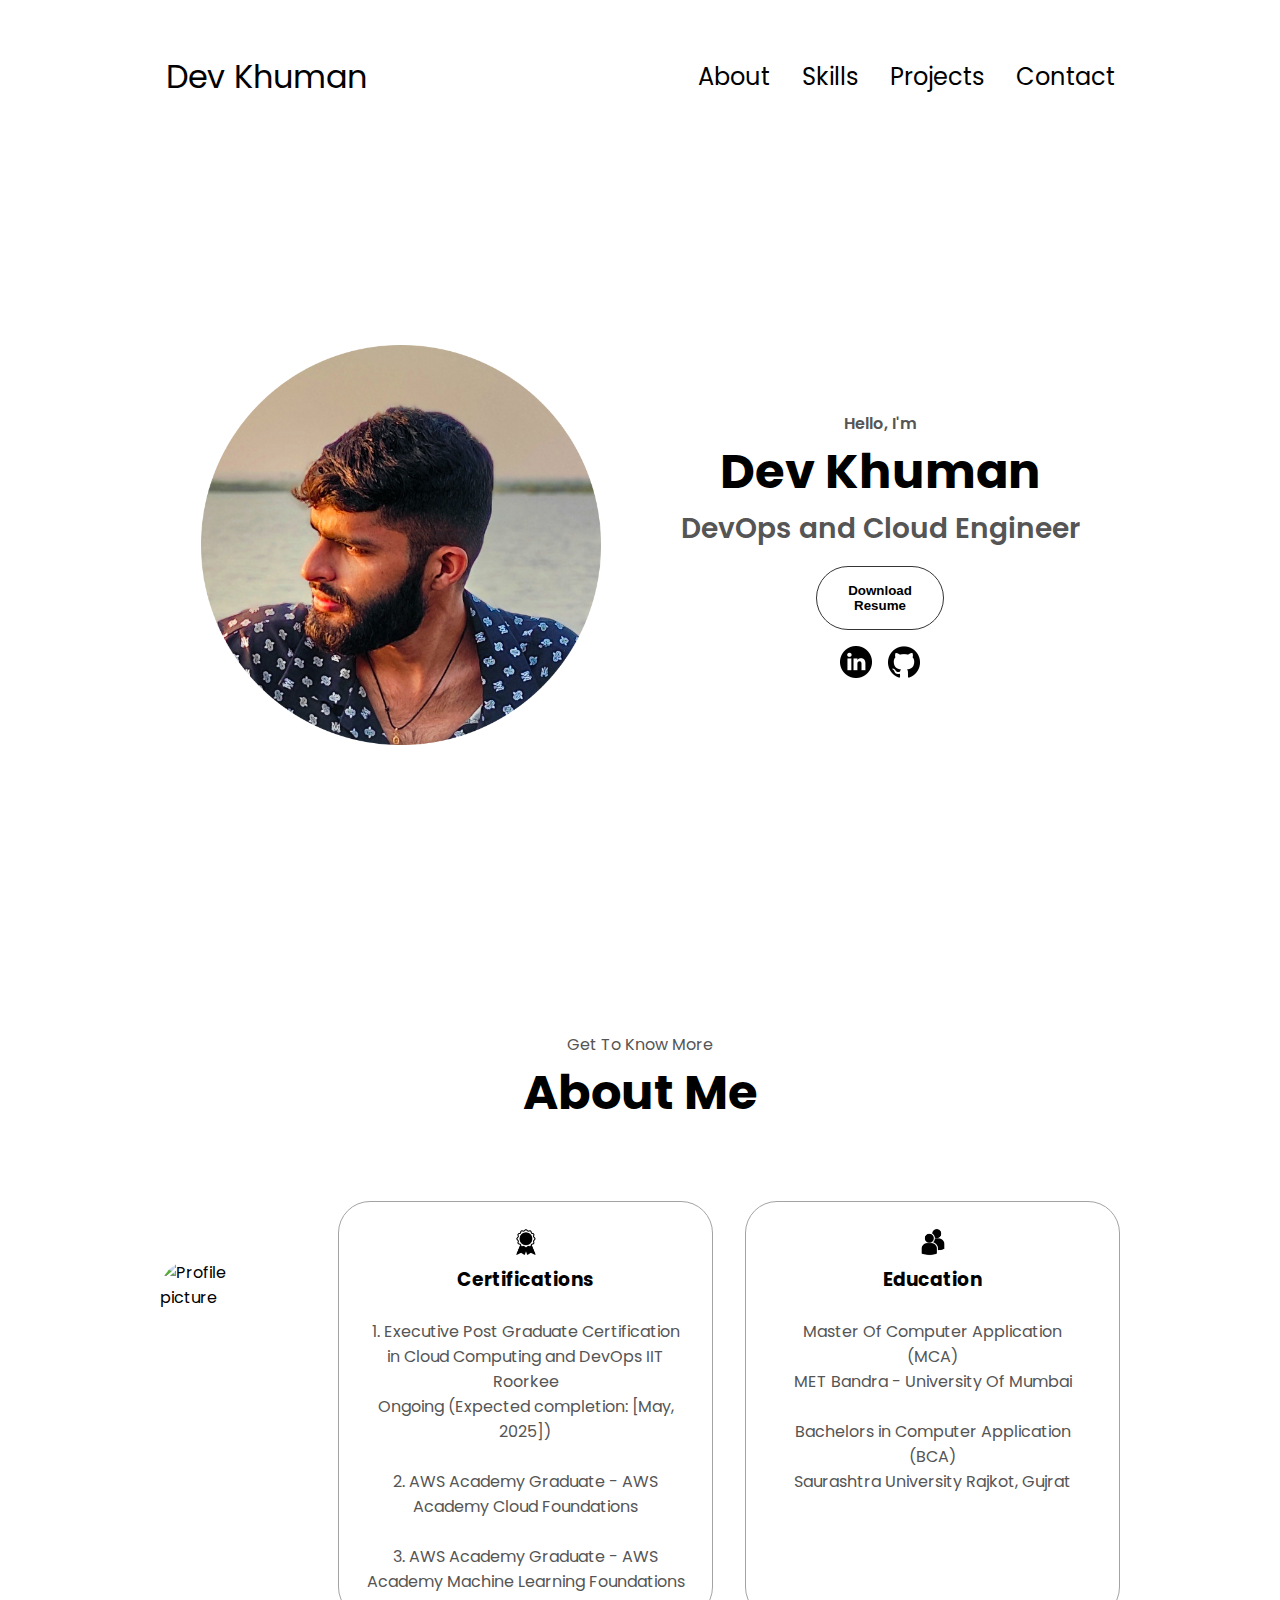
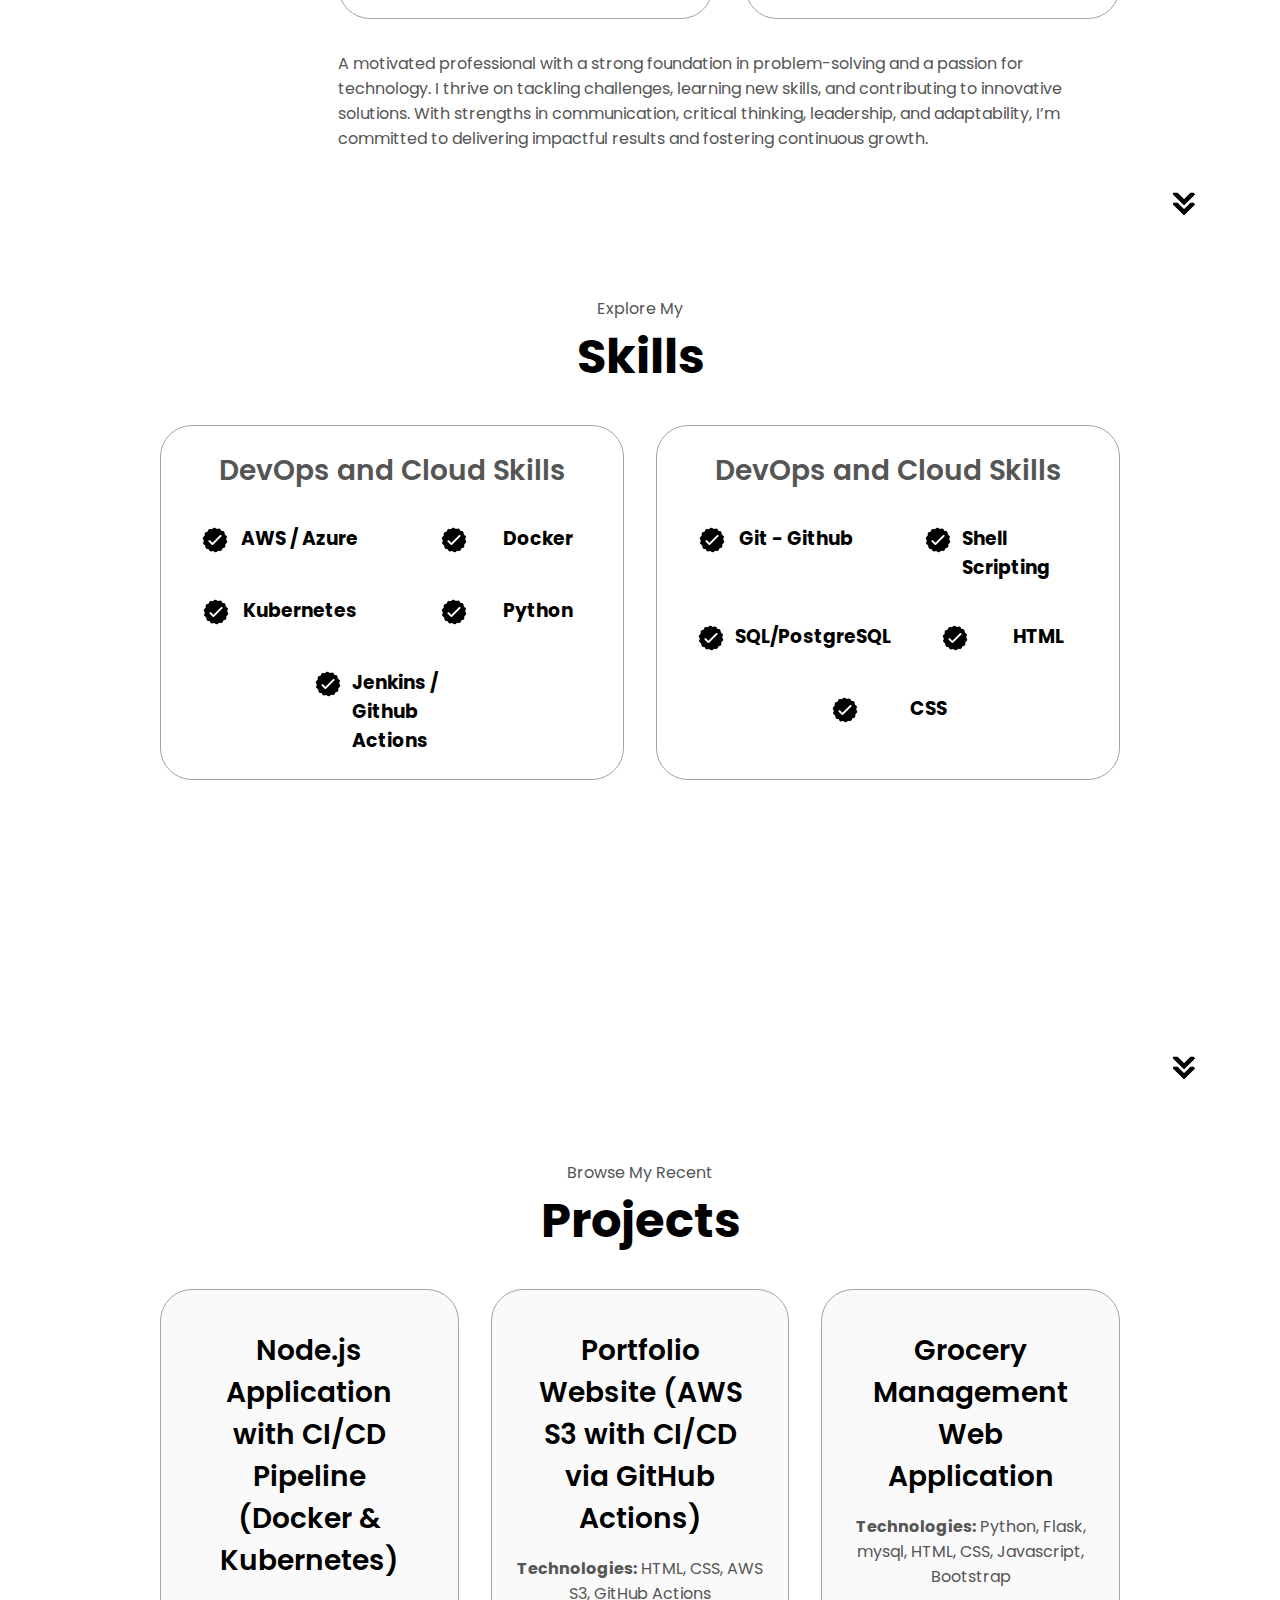
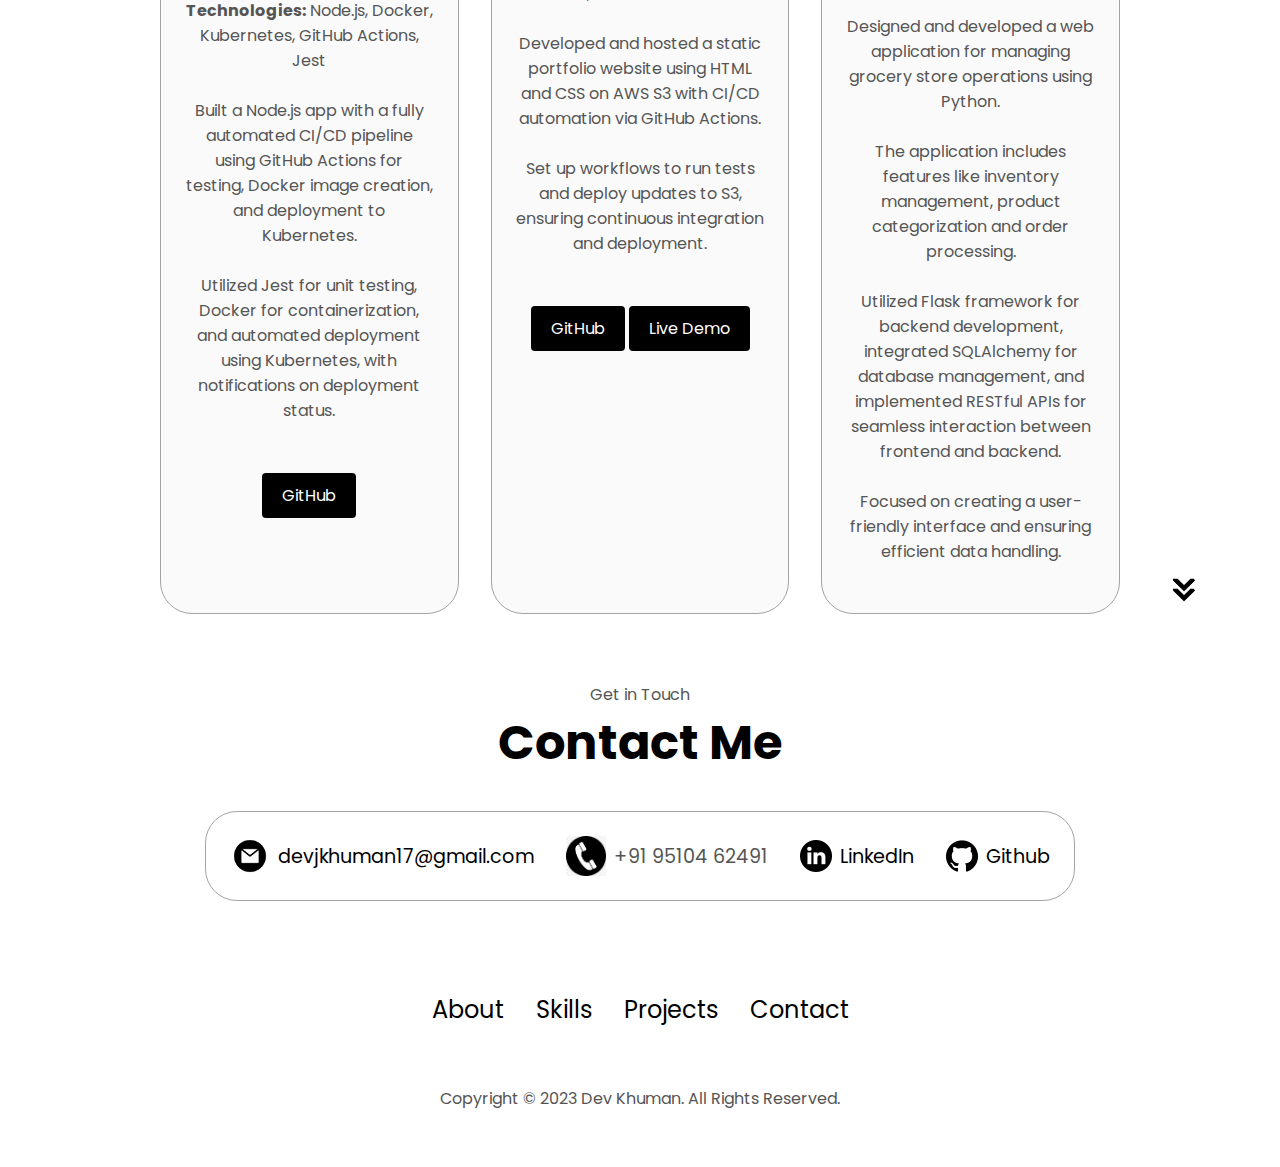
==== index.html @ f7e527ab "first portfolio website commit" ====
<!DOCTYPE html>
<html lang="en">
  <head>
    <meta charset="UTF-8" />
    <meta http-equiv="X-UA-Compatible" content="IE=edge" />
    <meta name="viewport" content="width=device-width, initial-scale=1.0" />
    <title>My Portfolio</title>
    <link rel="stylesheet" href="style.css" />
    <link rel="stylesheet" href="mediaqueries.css" />
  </head>
  <body>
    <nav id="desktop-nav">
      <div class="logo">Dev Khuman</div>
      <div>
        <ul class="nav-links">
          <li><a href="#about">About</a></li>
          <li><a href="#experience">Skills</a></li>
          <li><a href="#projects">Projects</a></li>
          <li><a href="#contact">Contact</a></li>
        </ul>
      </div>
    </nav>

    <nav id="hamburger-nav">
      <div class="logo">Dev Khuman</div>
      <div class="hamburger-menu">
        <div class="hamburger-icon" onclick="toggleMenu()">
          <span></span>
          <span></span>
          <span></span>
        </div>
        <div class="menu-links">
          <li><a href="#about" onclick="toggleMenu()">About</a></li>
          <li><a href="#experience" onclick="toggleMenu()">Skills</a></li>
          <li><a href="#projects" onclick="toggleMenu()">Projects</a></li>
          <li><a href="#contact" onclick="toggleMenu()">Contact</a></li>
        </div>
      </div>
    </nav>

    <section id="profile">
      <div class="section__pic-container">
        <img src="./assets/profile-pic.png" alt="Dev Khuman profile picture" />
      </div>
      <div class="section__text">
        <p class="section__text__p1">Hello, I'm</p>
        <h1 class="title">Dev Khuman</h1>
        <p class="section__text__p2">DevOps and Cloud Engineer</p>
        <div class="btn-container">
          <button class="btn btn-color-2" onclick="window.open('./assets/resume-example.pdf')">
            Download Resume
          </button>
        </div>
        <div id="socials-container">
          <img
            src="./assets/linkedin.png"
            alt="My LinkedIn profile"
            class="icon"
            onclick="location.href='https://www.linkedin.com/in/devkhuman3'"
          />
          <img
            src="./assets/github.png"
            alt="My Github profile"
            class="icon"
            onclick="location.href='https://github.com/Devkhuman'"
          />
        </div>
      </div>
    </section>

    <section id="about">
      <p class="section__text__p1">Get To Know More</p>
      <h1 class="title">About Me</h1>
      <div class="section-container">
        <div class="section__pic-container">
          <img src="./assets/about-pic.png" alt="Profile picture" class="about-pic" />
        </div>
        <div class="about-details-container">
          <div class="about-containers">
            <div class="details-container">
              <img src="./assets/experience.png" alt="Experience icon" class="icon" />
              <h3>Certifications</h3>
              <br />
              <p>
                1. Executive Post Graduate Certification in Cloud Computing and DevOps IIT Roorkee
                <br />
                Ongoing (Expected completion: [May, 2025])
                <br /><br />
                2. AWS Academy Graduate - AWS Academy Cloud Foundations
                <br /><br />
                3. AWS Academy Graduate - AWS Academy Machine Learning Foundations
              </p>
            </div>
            <div class="details-container">
              <img src="./assets/education.png" alt="Education icon" class="icon" />
              <h3>Education</h3>
              <br />
              <p>
                Master Of Computer Application<br />(MCA)<br />MET Bandra - University Of Mumbai
                <br /><br />
                Bachelors in Computer Application<br />(BCA)<br />Saurashtra University Rajkot, Gujrat
              </p>
            </div>
          </div>
          <div class="text-container">
            <p>
              A motivated professional with a strong foundation in problem-solving and a passion for
              technology. I thrive on tackling challenges, learning new skills, and contributing to
              innovative solutions. With strengths in communication, critical thinking, leadership, and
              adaptability, I’m committed to delivering impactful results and fostering continuous growth.
            </p>
          </div>
        </div>
      </div>
      <img src="./assets/arrow.png" alt="Arrow icon" class="icon arrow" onclick="location.href='./#experience'" />
    </section>

    <section id="experience">
      <p class="section__text__p1">Explore My</p>
      <h1 class="title">Skills</h1>
      <div class="experience-details-container">
        <div class="about-containers">
          <div class="details-container">
            <h2 class="experience-sub-title">DevOps and Cloud Skills</h2>
            <div class="article-container">
              <article>
                <img src="./assets/checkmark.png" alt="Experience icon" class="icon" />
                <div><h3>AWS / Azure</h3></div>
              </article>
              <article>
                <img src="./assets/checkmark.png" alt="Experience icon" class="icon" />
                <div><h3>Docker</h3></div>
              </article>
              <article>
                <img src="./assets/checkmark.png" alt="Experience icon" class="icon" />
                <div><h3>Kubernetes</h3></div>
              </article>
              <article>
                <img src="./assets/checkmark.png" alt="Experience icon" class="icon" />
                <div><h3>Python</h3></div>
              </article>
              <article>
                <img src="./assets/checkmark.png" alt="Experience icon" class="icon" />
                <div><h3>Jenkins / Github Actions</h3></div>
              </article>
            </div>
          </div>

          <div class="details-container">
            <h2 class="experience-sub-title">DevOps and Cloud Skills</h2>
            <div class="article-container">
              <article>
                <img src="./assets/checkmark.png" alt="Experience icon" class="icon" />
                <div><h3>Git - Github</h3></div>
              </article>
              <article>
                <img src="./assets/checkmark.png" alt="Experience icon" class="icon" />
                <div><h3>Shell Scripting</h3></div>
              </article>
              <article>
                <img src="./assets/checkmark.png" alt="Experience icon" class="icon" />
                <div><h3>SQL/PostgreSQL</h3></div>
              </article>
              <article>
                <img src="./assets/checkmark.png" alt="Experience icon" class="icon" />
                <div><h3>HTML</h3></div>
              </article>
              <article>
                <img src="./assets/checkmark.png" alt="Experience icon" class="icon" />
                <div><h3>CSS</h3></div>
              </article>
            </div>
          </div>
        </div>
      </div>
      <img src="./assets/arrow.png" alt="Arrow icon" class="icon arrow" onclick="location.href='./#projects'" />
    </section>

    <section id="projects">
      <p class="section__text__p1">Browse My Recent</p>
      <h1 class="title">Projects</h1>
      <div class="experience-details-container">
        <div class="about-containers">
          <div class="details-container color-container">
            <h2 class="experience-sub-title project-title">Node.js Application with CI/CD Pipeline (Docker & Kubernetes)</h2>
            <p><b>Technologies:</b> Node.js, Docker, Kubernetes, GitHub Actions, Jest <br><br>
              Built a Node.js app with a fully automated CI/CD pipeline using GitHub Actions for testing, Docker image creation, and deployment to Kubernetes.<br><br>
              Utilized Jest for unit testing, Docker for containerization, and automated deployment using Kubernetes, with notifications on deployment status.
            </p><br><br>
            <div class="button-container">
              <a href="https://github.com/Devkhuman/my-node-app" class="button" target="_blank">GitHub</a>
            </div>
          </div>
          <div class="details-container color-container">
            <h2 class="experience-sub-title project-title">Portfolio Website (AWS S3 with CI/CD via GitHub Actions)</h2>
            <p><b>Technologies:</b>  HTML, CSS, AWS S3, GitHub Actions<br><br>
              Developed and hosted a static portfolio website using HTML and CSS on AWS S3 with CI/CD automation via GitHub Actions.<br><br>
              Set up workflows to run tests and deploy updates to S3, ensuring continuous integration and deployment.
            </p><br><br>
            <div class="button-container">
              <a href="https://github.com/your-github-repo" class="button" target="_blank">GitHub</a>
              <a href="https://your-live-demo-link" class="button" target="_blank">Live Demo</a>
            </div>
          </div>
          <div class="details-container color-container">
            <h2 class="experience-sub-title project-title">Grocery Management Web Application</h2>
            <p><b>Technologies:</b>  Python, Flask, mysql, HTML, CSS, Javascript, Bootstrap <br><br>
              Designed and developed a web application for managing grocery store operations using Python. <br><br>
              The application includes features like inventory management, product categorization and order processing. <br><br>
              Utilized Flask framework for backend development, integrated SQLAlchemy for database management, 
              and implemented RESTful APIs for seamless interaction between frontend and backend. <br><br>
              Focused on creating a user-friendly interface and ensuring efficient data handling.<br><br>
            </p>
          </div>
        </div>
      </div>
      <img src="./assets/arrow.png" alt="Arrow icon" class="icon arrow" onclick="location.href='./#contact'" />
    </section>

    <section id="contact">
      <p class="section__text__p1">Get in Touch</p>
      <h1 class="title">Contact Me</h1>
      <div class="contact-info-upper-container">
        <div class="contact-info-container">
          <img src="./assets/email.png" alt="Email icon" class="icon contact-icon email-icon" />
          <p><a href="mailto:devjkhuman17@gmail.com">devjkhuman17@gmail.com</a></p>
        </div>
        <div class="contact-info-container">
          <img src="./assets/phone.png" alt="Email icon" class="icon contact-icon email-icon" />
          <p>+91 95104 62491</p>
        </div>
        <div class="contact-info-container">
          <img src="./assets/linkedin.png" alt="LinkedIn icon" class="icon contact-icon" />
          <p><a href="https://www.linkedin.com/in/devkhuman3">LinkedIn</a></p>
        </div>
        <br />
        <div class="contact-info-container">
          <img src="./assets/github.png" alt="LinkedIn icon" class="icon contact-icon" />
          <p><a href="https://github.com/Devkhuman">Github</a></p>
        </div>
      </div>
    </section>

    <footer>
      <nav>
        <div class="nav-links-container">
          <ul class="nav-links">
            <li><a href="#about">About</a></li>
            <li><a href="#experience">Skills</a></li>
            <li><a href="#projects">Projects</a></li>
            <li><a href="#contact">Contact</a></li>
          </ul>
        </div>
      </nav>
      <p>Copyright &#169; 2023 Dev Khuman. All Rights Reserved.</p>
    </footer>

    <script src="script.js"></script>
  </body>
</html>
---- style.css ----
/* GENERAL */

@import url("https://fonts.googleapis.com/css2?family=Poppins:wght@300;400;500;600&display=swap");

* {
  margin: 0;
  padding: 0;
}

body {
  font-family: "Poppins", sans-serif;
}

html {
  scroll-behavior: smooth;
}

p {
  color: rgb(85, 85, 85);
}

/* TRANSITION */

a,
.btn {
  transition: all 300ms ease;
}

/* DESKTOP NAV */

nav,
.nav-links {
  display: flex;
}

nav {
  justify-content: space-around;
  align-items: center;
  height: 17vh;
}

.nav-links {
  gap: 2rem;
  list-style: none;
  font-size: 1.5rem;
}

a {
  color: black;
  text-decoration: none;
  text-decoration-color: white;
}

a:hover {
  color: grey;
  text-decoration: underline;
  text-underline-offset: 1rem;
  text-decoration-color: rgb(181, 181, 181);
}

.logo {
  font-size: 2rem;
}

.logo:hover {
  cursor: default;
}

/* HAMBURGER MENU */

#hamburger-nav {
  display: none;
}

.hamburger-menu {
  position: relative;
  display: inline-block;
}

.hamburger-icon {
  display: flex;
  flex-direction: column;
  justify-content: space-between;
  height: 24px;
  width: 30px;
  cursor: pointer;
}

.hamburger-icon span {
  width: 100%;
  height: 2px;
  background-color: black;
  transition: all 0.3 ease-in-out;
}

.menu-links {
  position: absolute;
  top: 100%;
  right: 0;
  background-color: white;
  width: fit-content;
  max-height: 0;
  overflow: hidden;
  transition: all 0.3 ease-in-out;
}

.menu-links a {
  display: block;
  padding: 10px;
  text-align: center;
  font-size: 1.5rem;
  color: black;
  text-decoration: none;
  transition: all 0.3 ease-in-out;
}

.menu-links li {
  list-style: none;
}

.menu-links.open {
  max-height: 300px;
}

.hamburger-icon.open span:first-child {
  transform: rotate(45deg) translate(10px, 5px);
}

.hamburger-icon.open span:nth-child(2) {
  opacity: 0;
}

.hamburger-icon.open span:last-child {
  transform: rotate(-45deg) translate(10px, -5px);
}

.hamburger-icon span:first-child {
  transform: none;
}

.hamburger-icon span:first-child {
  opacity: 1;
}

.hamburger-icon span:first-child {
  transform: none;
}

/* SECTIONS */

section {
  padding-top: 4vh;
  height: 96vh;
  margin: 0 10rem;
  box-sizing: border-box;
  min-height: fit-content;
}

.section-container {
  display: flex;
}

/* PROFILE SECTION */

#profile {
  display: flex;
  justify-content: center;
  gap: 5rem;
  height: 80vh;
}

.section__pic-container {
  display: flex;
  height: 400px;
  width: 400px;
  margin: auto 0;
}

.section__text {
  align-self: center;
  text-align: center;
}

.section__text p {
  font-weight: 600;
}

.section__text__p1 {
  text-align: center;
}

.section__text__p2 {
  font-size: 1.75rem;
  margin-bottom: 1rem;
}

.title {
  font-size: 3rem;
  text-align: center;
}

#socials-container {
  display: flex;
  justify-content: center;
  margin-top: 1rem;
  gap: 1rem;
}

/* ICONS */

.icon {
  cursor: pointer;
  height: 2rem;
}

/* BUTTONS */

.btn-container {
  display: flex;
  justify-content: center;
  gap: 1rem;
}

.btn {
  font-weight: 600;
  transition: all 300ms ease;
  padding: 1rem;
  width: 8rem;
  border-radius: 2rem;
}

.btn-color-1,
.btn-color-2 {
  border: rgb(53, 53, 53) 0.1rem solid;
}

.btn-color-1:hover,
.btn-color-2:hover {
  cursor: pointer;
}

.btn-color-1,
.btn-color-2:hover {
  background: rgb(53, 53, 53);
  color: white;
}

.btn-color-1:hover {
  background: rgb(0, 0, 0);
}

.btn-color-2 {
  background: none;
}

.btn-color-2:hover {
  border: rgb(255, 255, 255) 0.1rem solid;
}

.btn-container {
  gap: 1rem;
}

/* ABOUT SECTION */

#about {
  position: relative;
}

.about-containers {
  gap: 2rem;
  margin-bottom: 2rem;
  margin-top: 2rem;
}

.about-details-container {
  justify-content: center;
  flex-direction: column;
}

.about-containers,
.about-details-container {
  display: flex;
}

.about-pic {
  border-radius: 2rem;
}

.arrow {
  position: absolute;
  right: -5rem;
  bottom: 2.5rem;
}

.details-container {
  padding: 1.5rem;
  flex: 1;
  background: white;
  border-radius: 2rem;
  border: rgb(53, 53, 53) 0.1rem solid;
  border-color: rgb(163, 163, 163);
  text-align: center;
}

.section-container {
  gap: 4rem;
  height: 80%;
}

.section__pic-container {
  height: 400px;
  width: 400px;
  margin: auto 0;
}

/* EXPERIENCE SECTION */

#experience {
  position: relative;
}

.experience-sub-title {
  color: rgb(85, 85, 85);
  font-weight: 600;
  font-size: 1.75rem;
  margin-bottom: 2rem;
}

.experience-details-container {
  display: flex;
  justify-content: center;
  flex-direction: column;
}

.article-container {
  display: flex;
  text-align: initial;
  flex-wrap: wrap;
  flex-direction: row;
  gap: 2.5rem;
  justify-content: space-around;
}

article {
  display: flex;
  width: 10rem;
  justify-content: space-around;
  gap: 0.5rem;
}

article .icon {
  cursor: default;
}

/* PROJECTS SECTION */

#projects {
  position: relative;
}

.color-container {
  border-color: rgb(163, 163, 163);
  background: rgb(250, 250, 250);
}

.project-img {
  border-radius: 2rem;
  width: 90%;
  height: 90%;
}

.project-title {
  margin: 1rem;
  color: black;
}

.project-btn {
  color: black;
  border-color: rgb(163, 163, 163);
}

/* CONTACT */

#contact {
  display: flex;
  justify-content: center;
  flex-direction: column;
  height: 70vh;
}

.contact-info-upper-container {
  display: flex;
  justify-content: center;
  border-radius: 2rem;
  border: rgb(53, 53, 53) 0.1rem solid;
  border-color: rgb(163, 163, 163);
  background: (250, 250, 250);
  margin: 2rem auto;
  padding: 0.5rem;
}

.contact-info-container {
  display: flex;
  align-items: center;
  justify-content: center;
  gap: 0.5rem;
  margin: 1rem;
}

.contact-info-container p {
  font-size: larger;
}

.contact-icon {
  cursor: default;
}

.email-icon {
  height: 2.5rem;
}

/* FOOTER SECTION */

footer {
  height: 26vh;
  margin: 0 1rem;
}

footer p {
  text-align: center;
}

.button {
  display: inline-block;
  background-color: black; /* Black background */
  color: white; /* White text */
  text-decoration: none; /* Remove underline */
  padding: 10px 20px; /* Add some padding */
  font-size: 16px; /* Adjust font size */
  border: none; /* Remove border */
  border-radius: 4px; /* Optional: Rounded corners */
  text-align: center;
  cursor: pointer; /* Pointer cursor on hover */
  transition: background-color 0.3s ease, transform 0.2s ease; /* Smooth hover effect */
}

.button:hover {
  background-color: #444; /* Dark gray on hover */
  transform: scale(1.05); /* Slightly enlarge the button */
}

.button:active {
  transform: scale(1); /* Reset scale on click */
}
---- mediaqueries.css ----
@media screen and (max-width: 1400px) {
  #profile {
    height: 83vh;
    margin-bottom: 6rem;
  }
  .about-containers {
    flex-wrap: wrap;
  }
  #contact,
  #projects {
    height: fit-content;
  }
}

@media screen and (max-width: 1200px) {
  #desktop-nav {
    display: none;
  }
  #hamburger-nav {
    display: flex;
  }
  #experience,
  .experience-details-container {
    margin-top: 2rem;
  }
  #profile,
  .section-container {
    display: block;
  }
  .arrow {
    display: none;
  }
  section,
  .section-container {
    height: fit-content;
  }
  section {
    margin: 0 5%;
  }
  .section__pic-container {
    width: 275px;
    height: 275px;
    margin: 0 auto 2rem;
  }
  .about-containers {
    margin-top: 0;
  }
}

@media screen and (max-width: 600px) {
  #contact,
  footer {
    height: 40vh;
  }
  #profile {
    height: 83vh;
    margin-bottom: 0;
  }
  article {
    font-size: 1rem;
  }
  footer nav {
    height: fit-content;
    margin-bottom: 2rem;
  }
  .about-containers,
  .contact-info-upper-container,
  .btn-container {
    flex-wrap: wrap;
  }
  .contact-info-container {
    margin: 0;
  }
  .contact-info-container p,
  .nav-links li a {
    font-size: 1rem;
  }
  .experience-sub-title {
    font-size: 1.25rem;
  }
  .logo {
    font-size: 1.5rem;
  }
  .nav-links {
    flex-direction: column;
    gap: 0.5rem;
    text-align: center;
  }
  .section__pic-container {
    width: auto;
    height: 46vw;
    justify-content: center;
  }
  .section__text__p2 {
    font-size: 1.25rem;
  }
  .title {
    font-size: 2rem;
  }
  .text-container {
    text-align: justify;
  }
}
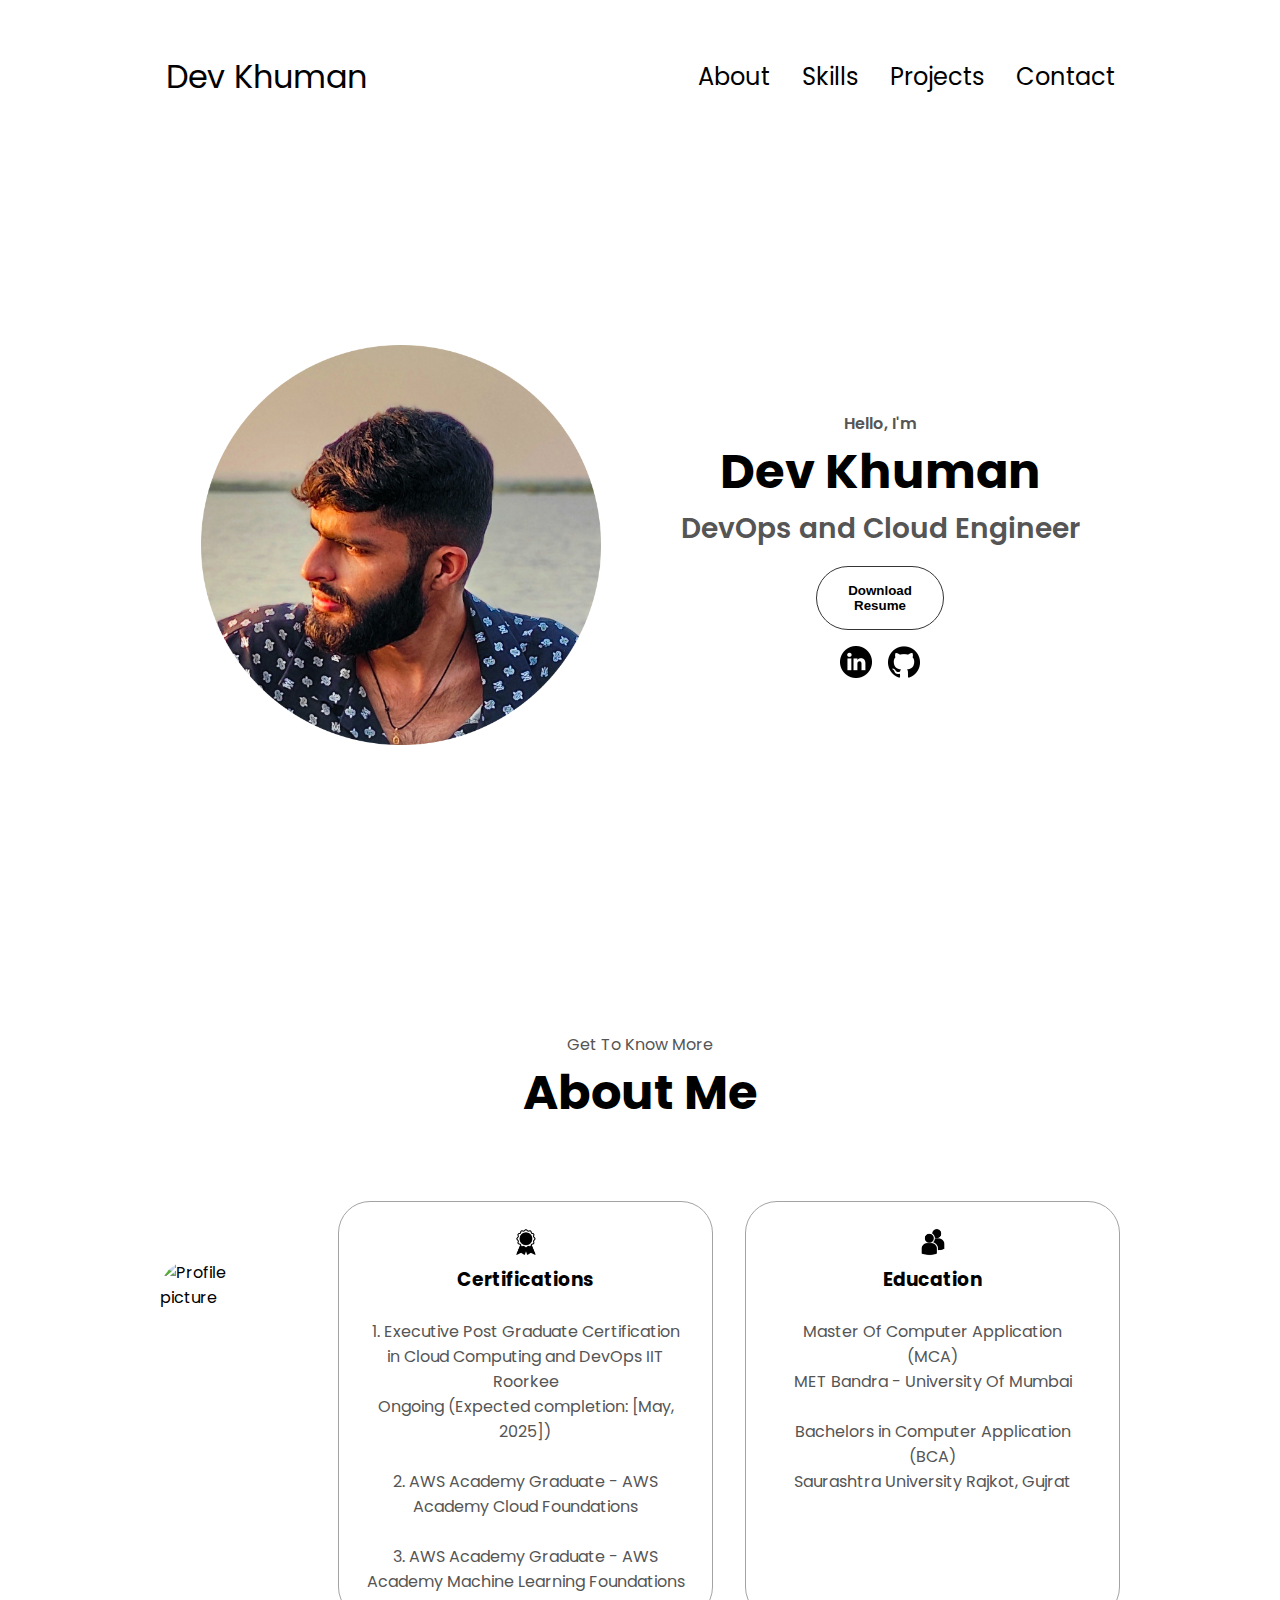
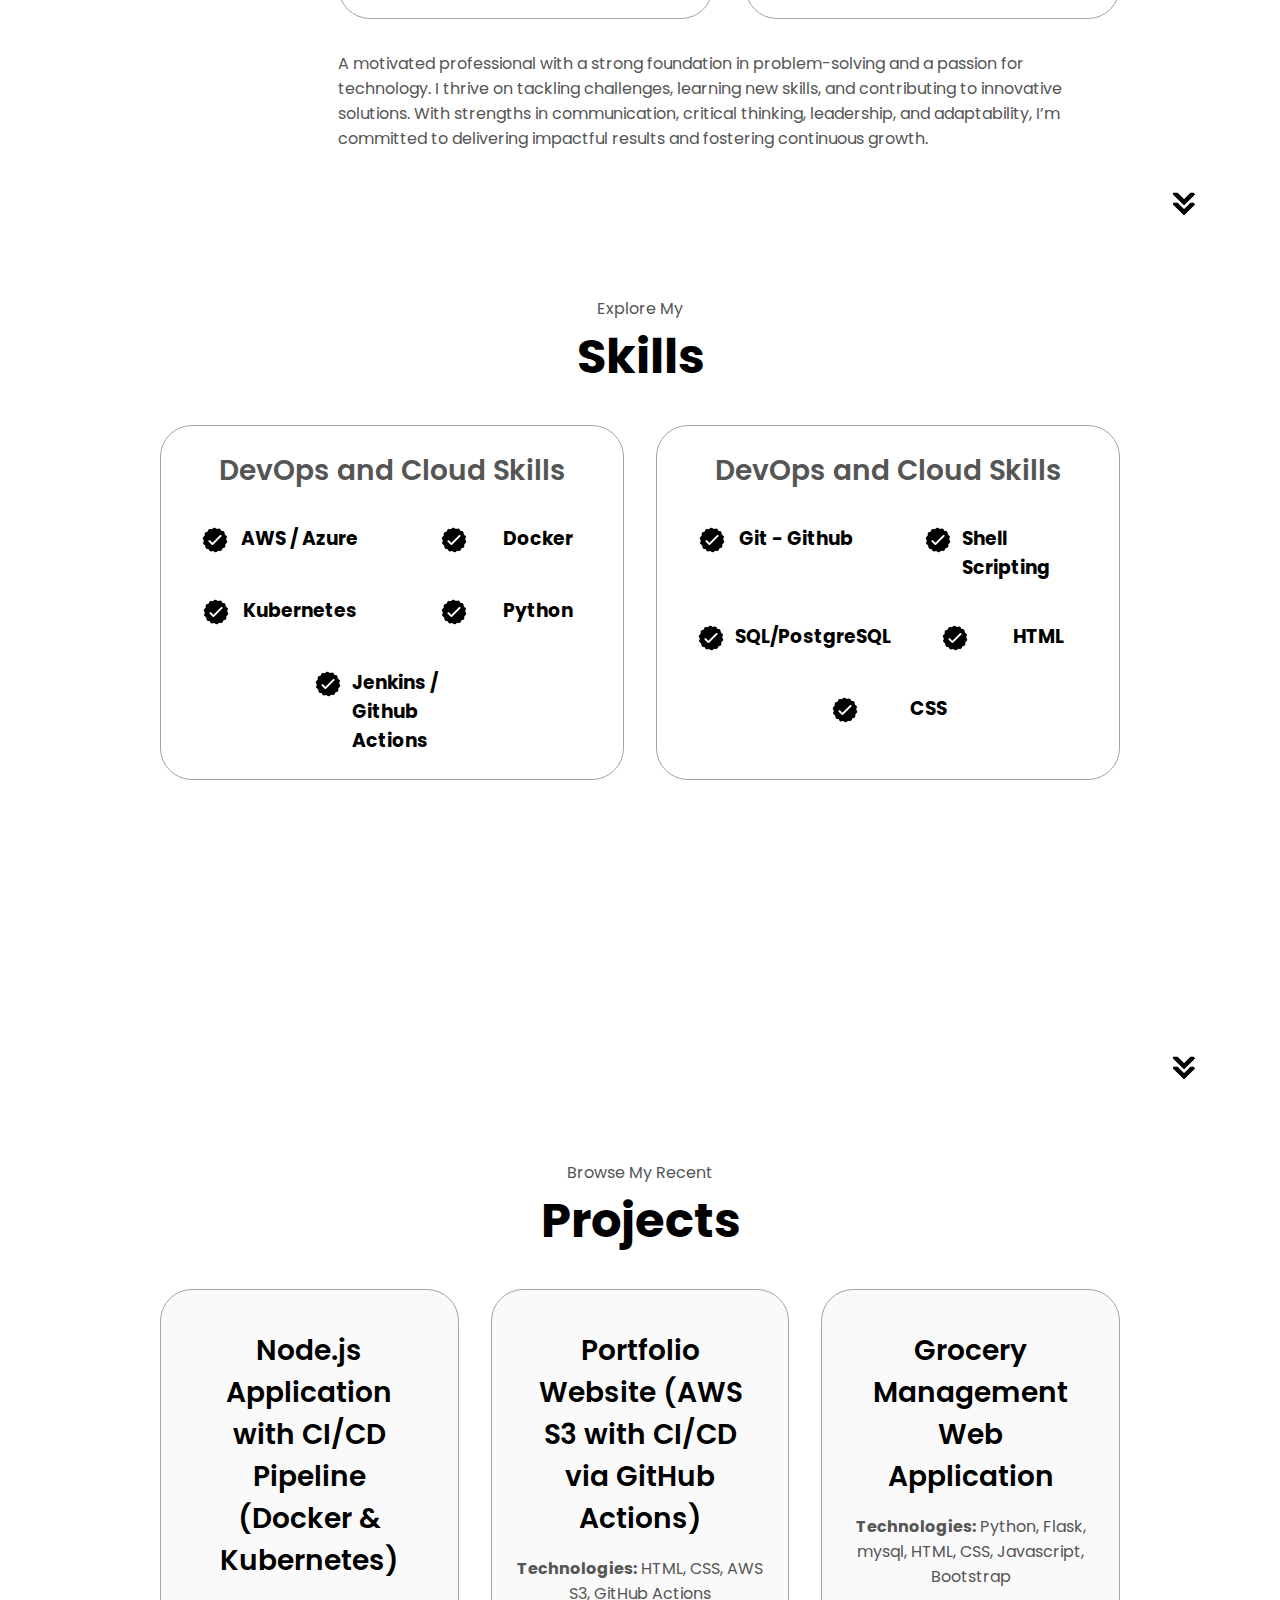
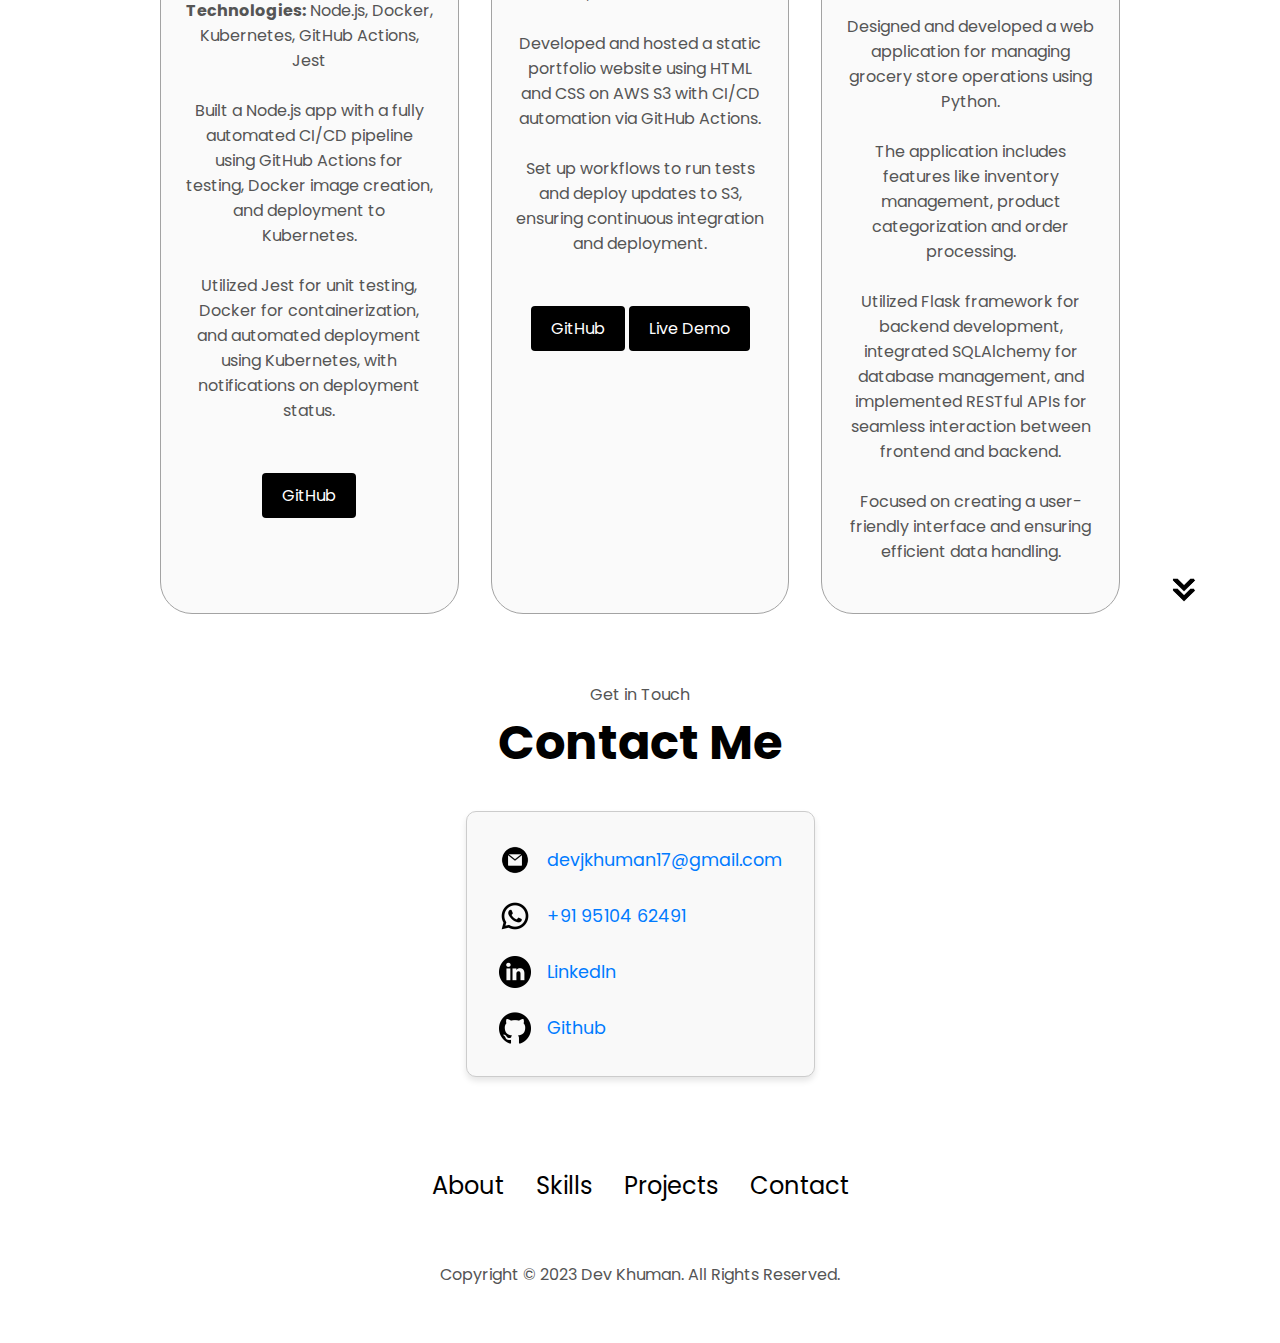
==== commit 8090a1fe: "changed contact section" ====
--- a/index.html
+++ b/index.html
@@ -198,8 +198,8 @@
               Set up workflows to run tests and deploy updates to S3, ensuring continuous integration and deployment.
             </p><br><br>
             <div class="button-container">
-              <a href="https://github.com/your-github-repo" class="button" target="_blank">GitHub</a>
-              <a href="https://your-live-demo-link" class="button" target="_blank">Live Demo</a>
+              <a href="https://github.com/Devkhuman/Portfolio-aws-s3" class="button" target="_blank">GitHub</a>
+              <a href="http://tws-dev-portfolio-devops.s3-website-us-east-1.amazonaws.com/" class="button" target="_blank">Live Demo</a>
             </div>
           </div>
           <div class="details-container color-container">
@@ -223,17 +223,18 @@
       <div class="contact-info-upper-container">
         <div class="contact-info-container">
           <img src="./assets/email.png" alt="Email icon" class="icon contact-icon email-icon" />
-          <p><a href="mailto:devjkhuman17@gmail.com">devjkhuman17@gmail.com</a></p>
-        </div>
-        <div class="contact-info-container">
-          <img src="./assets/phone.png" alt="Email icon" class="icon contact-icon email-icon" />
-          <p>+91 95104 62491</p>
+          <p>
+            <a href="https://mail.google.com/mail/?view=cm&fs=1&to=devjkhuman17@gmail.com" target="_blank">devjkhuman17@gmail.com</a>
+          </p>
+        </div>
+        <div class="contact-info-container">
+          <img src="./assets/phone.png" alt="WhatsApp icon" class="icon contact-icon email-icon" />
+          <p><a href="https://wa.me/919510462491" target="_blank">+91 95104 62491</a></p>
         </div>
         <div class="contact-info-container">
           <img src="./assets/linkedin.png" alt="LinkedIn icon" class="icon contact-icon" />
           <p><a href="https://www.linkedin.com/in/devkhuman3">LinkedIn</a></p>
         </div>
-        <br />
         <div class="contact-info-container">
           <img src="./assets/github.png" alt="LinkedIn icon" class="icon contact-icon" />
           <p><a href="https://github.com/Devkhuman">Github</a></p>
--- a/style.css
+++ b/style.css
@@ -453,3 +453,50 @@
 .button:active {
   transform: scale(1); /* Reset scale on click */
 }
+
+.contact-info-upper-container {
+  display: flex;
+  flex-direction: column;
+  align-items: flex-start;
+  gap: 1.5rem; /* Uniform spacing between all items */
+  padding: 2rem;
+  border: 1px solid #ccc;
+  border-radius: 10px;
+  background-color: #f9f9f9;
+  box-shadow: 0 4px 6px rgba(0, 0, 0, 0.1);
+}
+
+.contact-info-container {
+  display: flex;
+  flex-direction: row;
+  align-items: center;
+  gap: 1rem; /* Add uniform spacing between icon and text */
+  margin: 0; /* Remove any extra margin */
+}
+
+.contact-info-container:last-child {
+  margin-bottom: 0; /* Ensure no additional margin for the last item */
+}
+
+.contact-info-container img {
+  width: 32px;
+  height: 32px;
+}
+
+.contact-info-container p, 
+.contact-info-container a {
+  margin: 0;
+  font-size: 1.1rem;
+  color: #333;
+}
+
+.contact-info-container a {
+  text-decoration: none;
+  color: #007bff;
+  transition: color 0.3s ease;
+}
+
+.contact-info-container a:hover {
+  color: #0056b3;
+}
+
